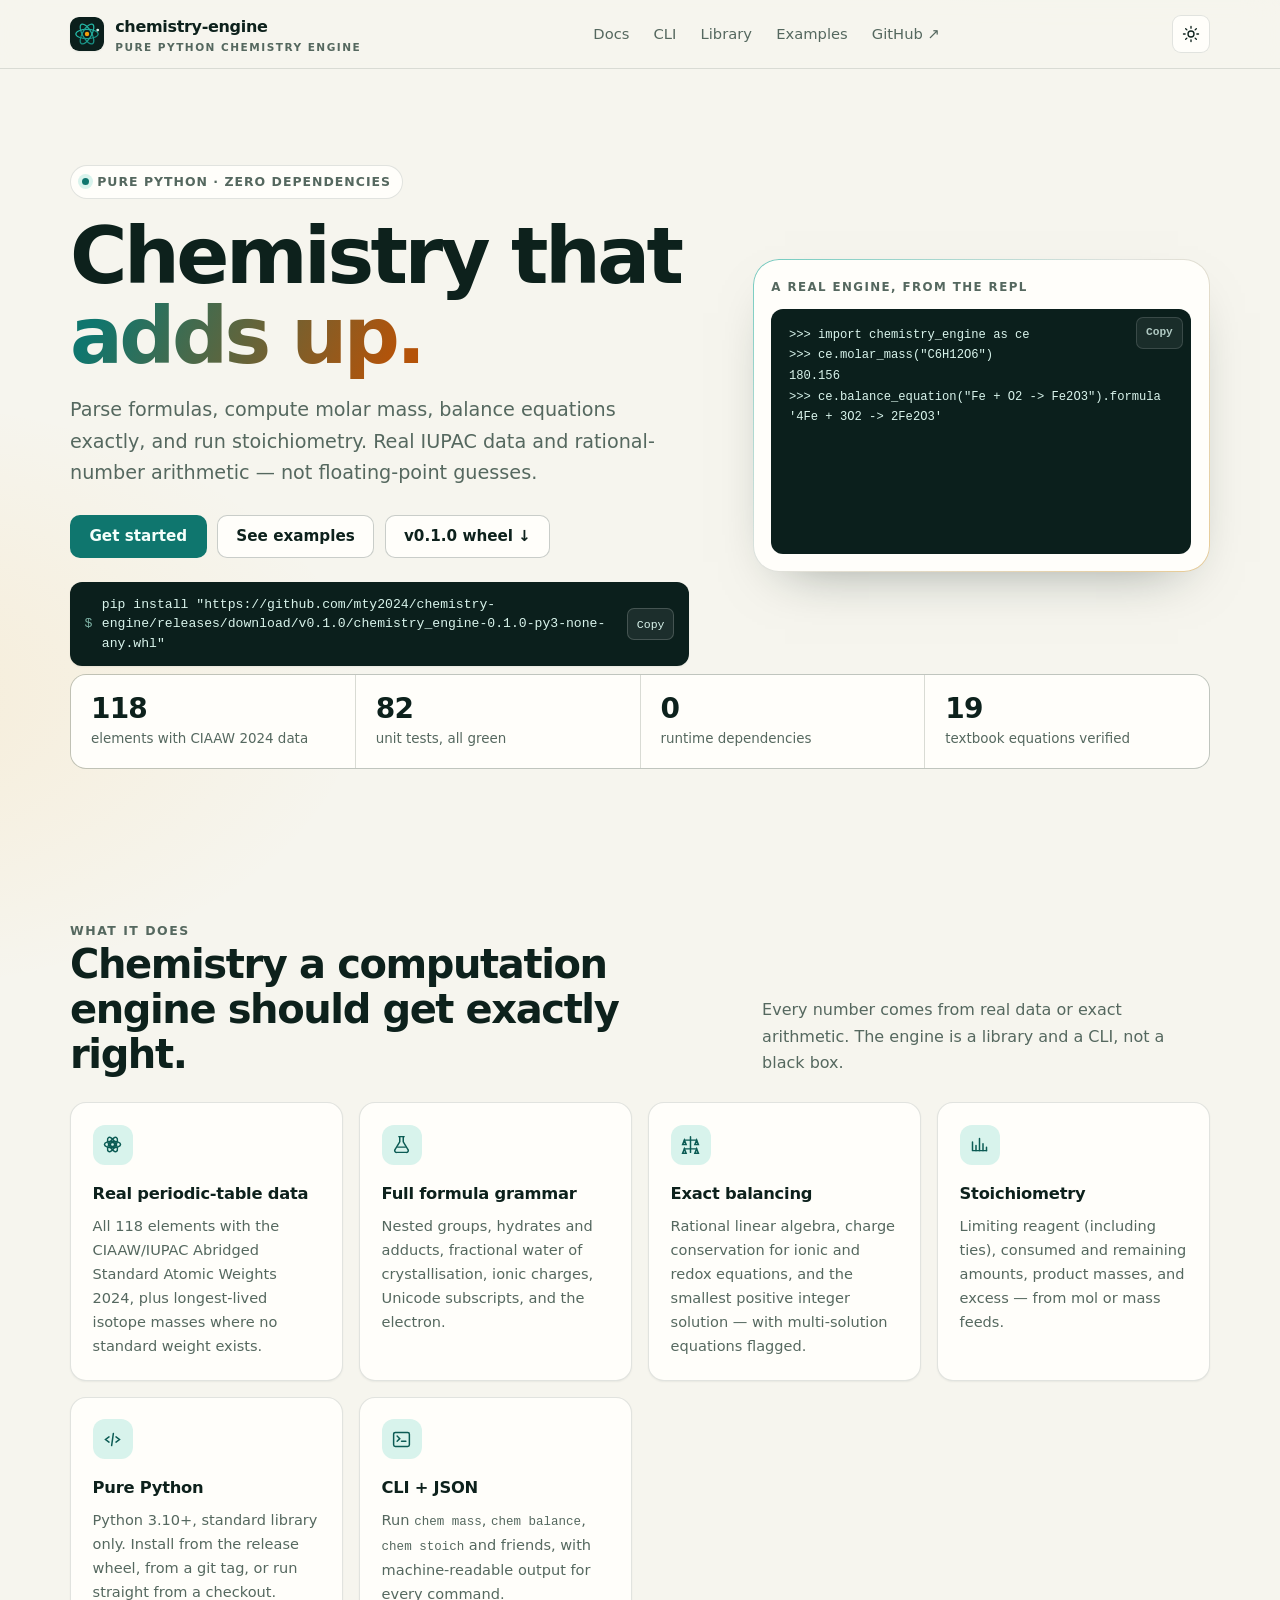
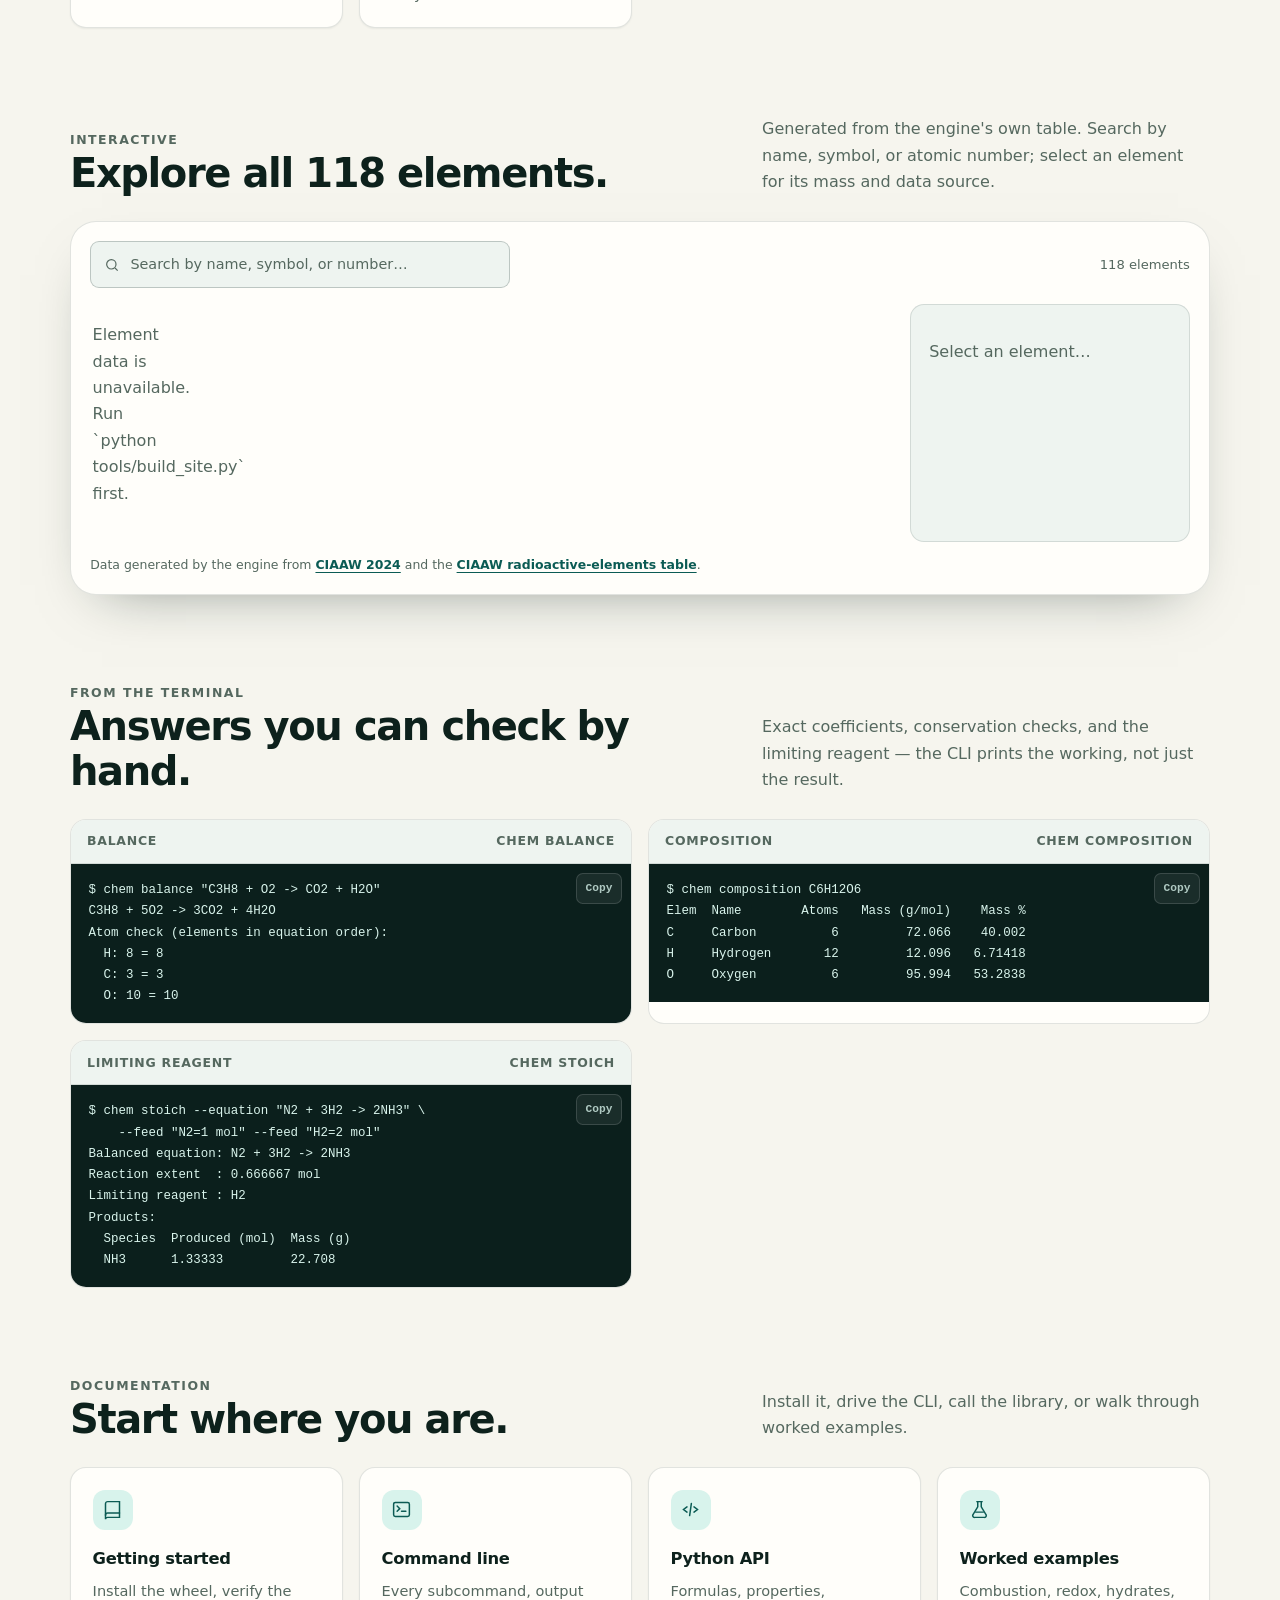
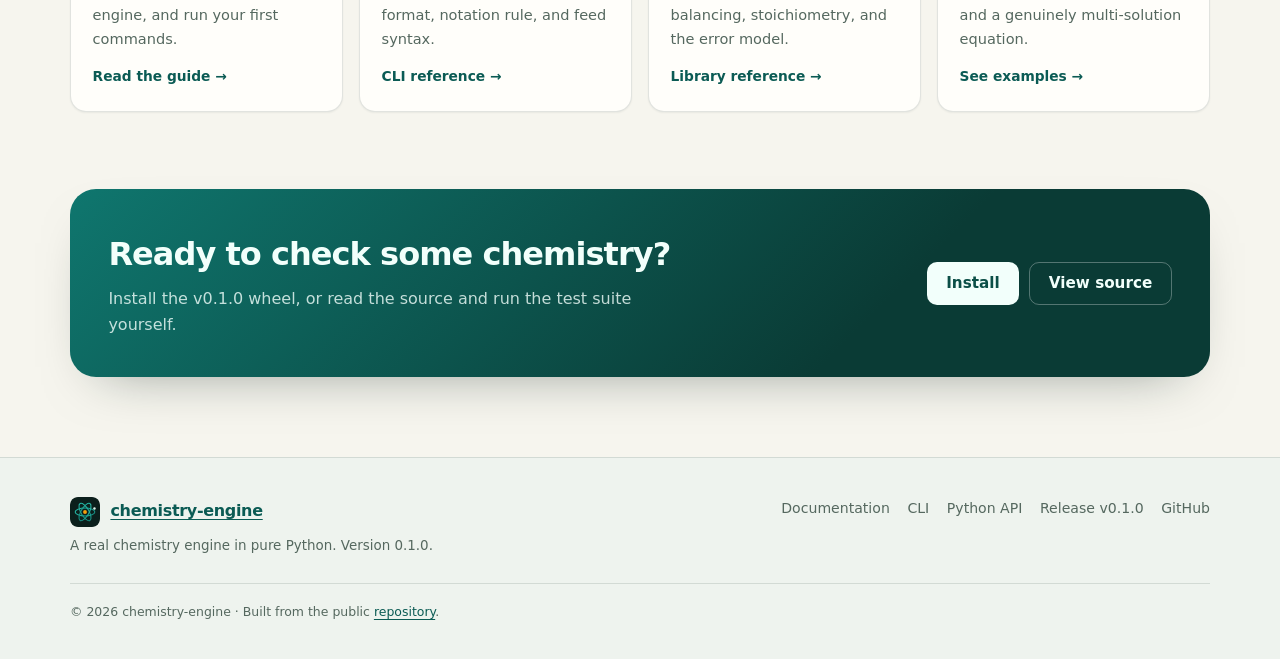
==== site/index.html @ 9624a985 "feat: add GitHub Pages documentation site - responsive landing page with interactive element explore" ====
<!doctype html>
<html lang="en">
<head>
  <meta charset="utf-8">
  <meta name="viewport" content="width=device-width, initial-scale=1">
  <title>chemistry-engine — a real chemistry engine in pure Python</title>
  <meta name="description" content="Parse formulas, compute molar mass, balance equations exactly, and run stoichiometry — a real chemistry engine with IUPAC data, exact rational arithmetic, and zero runtime dependencies.">
  <meta property="og:title" content="chemistry-engine">
  <meta property="og:description" content="A real chemistry engine in pure Python: formulas, molar mass, exact balancing, stoichiometry.">
  <meta property="og:type" content="website">
  <meta property="og:url" content="https://mty2024.github.io/chemistry-engine/">
  <link rel="icon" href="assets/logo.svg" type="image/svg+xml">
  <script>
    (function () {
      try {
        var stored = localStorage.getItem("chemistry-engine-theme");
        var dark = window.matchMedia("(prefers-color-scheme: dark)").matches;
        document.documentElement.dataset.theme = stored || (dark ? "dark" : "light");
      } catch (error) {}
    })();
  </script>
  <link rel="stylesheet" href="assets/styles.css">
  <script defer src="assets/site.js"></script>
</head>
<body>
  <a class="skip-link" href="#main">Skip to content</a>

  <header class="site-header">
    <div class="container">
      <a class="brand" href="index.html">
        <img src="assets/logo.svg" alt="" width="34" height="34">
        <span>chemistry-engine<small>pure python chemistry engine</small></span>
      </a>
      <nav class="nav" id="primary-nav" data-nav aria-label="Primary">
        <a href="docs/index.html">Docs</a>
        <a href="docs/cli.html">CLI</a>
        <a href="docs/library.html">Library</a>
        <a href="docs/examples.html">Examples</a>
        <a href="https://github.com/mty2024/chemistry-engine" rel="noopener">GitHub ↗</a>
      </nav>
      <div class="header-actions">
        <button class="icon-btn" type="button" data-theme-toggle aria-label="Switch theme" aria-pressed="false">
          <svg viewBox="0 0 24 24" fill="none" stroke="currentColor" stroke-width="1.8" stroke-linecap="round" aria-hidden="true">
            <circle cx="12" cy="12" r="4"></circle>
            <path d="M12 2v2.2M12 19.8V22M2 12h2.2M19.8 12H22M4.9 4.9l1.6 1.6M17.5 17.5l1.6 1.6M19.1 4.9l-1.6 1.6M6.5 17.5l-1.6 1.6"></path>
          </svg>
        </button>
        <button class="icon-btn menu-toggle" type="button" data-menu-toggle aria-expanded="false" aria-controls="primary-nav" aria-label="Open navigation">
          <svg viewBox="0 0 24 24" fill="none" stroke="currentColor" stroke-width="2" stroke-linecap="round" aria-hidden="true">
            <path d="M4 7h16M4 12h16M4 17h16"></path>
          </svg>
        </button>
      </div>
    </div>
  </header>

  <main id="main">
    <section class="hero">
      <div class="container">
        <div class="hero-grid">
          <div>
            <p class="eyebrow">Pure Python · zero dependencies</p>
            <h1>Chemistry that <span class="grad">adds up.</span></h1>
            <p class="lede">
              Parse formulas, compute molar mass, balance equations exactly, and run
              stoichiometry. Real IUPAC data and rational-number arithmetic — not
              floating-point guesses.
            </p>
            <div class="hero-actions">
              <a class="btn btn-primary" href="docs/index.html">Get started</a>
              <a class="btn btn-ghost" href="docs/examples.html">See examples</a>
              <a class="btn btn-ghost" href="https://github.com/mty2024/chemistry-engine/releases/tag/v0.1.0" rel="noopener">v0.1.0 wheel ↓</a>
            </div>
            <div class="install">
              <span class="prompt">$</span>
              <code id="install-command">pip install "https://github.com/mty2024/chemistry-engine/releases/download/v0.1.0/chemistry_engine-0.1.0-py3-none-any.whl"</code>
              <button class="copy-inline" type="button" data-copy-target="#install-command">Copy</button>
            </div>
          </div>
          <div class="hero-panel" aria-label="Example Python session">
            <p class="panel-label">A real engine, from the REPL</p>
            <pre><code>&gt;&gt;&gt; import chemistry_engine as ce
&gt;&gt;&gt; ce.molar_mass("C6H12O6")
180.156
&gt;&gt;&gt; ce.balance_equation("Fe + O2 -&gt; Fe2O3").formula
'4Fe + 3O2 -&gt; 2Fe2O3'</code></pre>
          </div>
        </div>

        <div class="stats" aria-label="Project facts">
          <div class="stat"><b>118</b><span>elements with CIAAW 2024 data</span></div>
          <div class="stat"><b>82</b><span>unit tests, all green</span></div>
          <div class="stat"><b>0</b><span>runtime dependencies</span></div>
          <div class="stat"><b>19</b><span>textbook equations verified</span></div>
        </div>
      </div>
    </section>

    <section class="section" id="features">
      <div class="container">
        <div class="section-head">
          <div>
            <p class="kicker">What it does</p>
            <h2>Chemistry a computation engine should get exactly right.</h2>
          </div>
          <p>
            Every number comes from real data or exact arithmetic. The engine is a
            library and a CLI, not a black box.
          </p>
        </div>
        <div class="cards">
          <article class="card">
            <span class="icon" aria-hidden="true">
              <svg viewBox="0 0 24 24" fill="none" stroke="currentColor" stroke-width="1.7"><circle cx="12" cy="12" r="2.4"></circle><ellipse cx="12" cy="12" rx="9.2" ry="3.8"></ellipse><ellipse cx="12" cy="12" rx="9.2" ry="3.8" transform="rotate(60 12 12)"></ellipse><ellipse cx="12" cy="12" rx="9.2" ry="3.8" transform="rotate(120 12 12)"></ellipse></svg>
            </span>
            <h3>Real periodic-table data</h3>
            <p>All 118 elements with the CIAAW/IUPAC Abridged Standard Atomic Weights 2024, plus longest-lived isotope masses where no standard weight exists.</p>
          </article>
          <article class="card">
            <span class="icon" aria-hidden="true">
              <svg viewBox="0 0 24 24" fill="none" stroke="currentColor" stroke-width="1.7" stroke-linecap="round"><path d="M9 3h6M10 3v6l-5.2 8.6A2 2 0 0 0 6.5 21h11a2 2 0 0 0 1.7-3.4L14 9V3"></path><path d="M7.8 15h8.4"></path></svg>
            </span>
            <h3>Full formula grammar</h3>
            <p>Nested groups, hydrates and adducts, fractional water of crystallisation, ionic charges, Unicode subscripts, and the electron.</p>
          </article>
          <article class="card">
            <span class="icon" aria-hidden="true">
              <svg viewBox="0 0 24 24" fill="none" stroke="currentColor" stroke-width="1.7" stroke-linecap="round"><path d="M12 3v18M5 7h14M5 17h14"></path><path d="M5 7l-2 5h4zM19 7l-2 5h4zM5 17l-2 5h4zM19 17l-2 5h4z"></path></svg>
            </span>
            <h3>Exact balancing</h3>
            <p>Rational linear algebra, charge conservation for ionic and redox equations, and the smallest positive integer solution — with multi-solution equations flagged.</p>
          </article>
          <article class="card">
            <span class="icon" aria-hidden="true">
              <svg viewBox="0 0 24 24" fill="none" stroke="currentColor" stroke-width="1.7" stroke-linecap="round"><path d="M4 19V9M4 19h16"></path><path d="M8 19v-6M12 19V5M16 19v-8M20 19v-4"></path></svg>
            </span>
            <h3>Stoichiometry</h3>
            <p>Limiting reagent (including ties), consumed and remaining amounts, product masses, and excess — from mol or mass feeds.</p>
          </article>
          <article class="card">
            <span class="icon" aria-hidden="true">
              <svg viewBox="0 0 24 24" fill="none" stroke="currentColor" stroke-width="1.7" stroke-linecap="round"><path d="M8 9l-4 3 4 3M16 9l4 3-4 3M13 5l-2 14"></path></svg>
            </span>
            <h3>Pure Python</h3>
            <p>Python 3.10+, standard library only. Install from the release wheel, from a git tag, or run straight from a checkout.</p>
          </article>
          <article class="card">
            <span class="icon" aria-hidden="true">
              <svg viewBox="0 0 24 24" fill="none" stroke="currentColor" stroke-width="1.7" stroke-linecap="round"><rect x="3" y="4" width="18" height="16" rx="2"></rect><path d="M7 8l3 3-3 3M12 14h5"></path></svg>
            </span>
            <h3>CLI + JSON</h3>
            <p>Run <code>chem mass</code>, <code>chem balance</code>, <code>chem stoich</code> and friends, with machine-readable output for every command.</p>
          </article>
        </div>
      </div>
    </section>

    <section class="section" id="elements">
      <div class="container">
        <div class="section-head">
          <div>
            <p class="kicker">Interactive</p>
            <h2>Explore all 118 elements.</h2>
          </div>
          <p>
            Generated from the engine's own table. Search by name, symbol, or atomic
            number; select an element for its mass and data source.
          </p>
        </div>
        <div class="explorer" data-explorer>
          <div class="explorer-toolbar">
            <label class="search">
              <span class="sr-only">Search elements</span>
              <svg viewBox="0 0 24 24" fill="none" stroke="currentColor" stroke-width="1.8" aria-hidden="true"><circle cx="11" cy="11" r="7"></circle><path d="m16.5 16.5 4 4"></path></svg>
              <input type="search" placeholder="Search by name, symbol, or number…" data-element-search autocomplete="off">
            </label>
            <p class="explorer-count" data-element-count>118 elements</p>
          </div>
          <div class="explorer-body">
            <div class="element-grid" data-elements aria-label="Periodic table elements"></div>
            <aside class="element-detail" data-element-detail aria-live="polite">
              <p class="muted">Select an element…</p>
            </aside>
          </div>
          <p class="explorer-note">
            Data generated by the engine from
            <a href="https://www.ciaaw.org/abridged-atomic-weights.htm" rel="noopener">CIAAW 2024</a>
            and the
            <a href="https://www.ciaaw.org/radioactive-elements.htm" rel="noopener">CIAAW radioactive-elements table</a>.
          </p>
        </div>
      </div>
    </section>

    <section class="section" id="examples-preview">
      <div class="container">
        <div class="section-head">
          <div>
            <p class="kicker">From the terminal</p>
            <h2>Answers you can check by hand.</h2>
          </div>
          <p>
            Exact coefficients, conservation checks, and the limiting reagent — the
            CLI prints the working, not just the result.
          </p>
        </div>
        <div class="code-grid">
          <div class="code-card">
            <header><span>Balance</span><span>chem balance</span></header>
            <pre><code>$ chem balance "C3H8 + O2 -&gt; CO2 + H2O"
C3H8 + 5O2 -&gt; 3CO2 + 4H2O
Atom check (elements in equation order):
  H: 8 = 8
  C: 3 = 3
  O: 10 = 10</code></pre>
          </div>
          <div class="code-card">
            <header><span>Composition</span><span>chem composition</span></header>
            <pre><code>$ chem composition C6H12O6
Elem  Name        Atoms   Mass (g/mol)    Mass %
C     Carbon          6         72.066    40.002
H     Hydrogen       12         12.096   6.71418
O     Oxygen          6         95.994   53.2838</code></pre>
          </div>
          <div class="code-card">
            <header><span>Limiting reagent</span><span>chem stoich</span></header>
            <pre><code>$ chem stoich --equation "N2 + 3H2 -&gt; 2NH3" \
    --feed "N2=1 mol" --feed "H2=2 mol"
Balanced equation: N2 + 3H2 -&gt; 2NH3
Reaction extent  : 0.666667 mol
Limiting reagent : H2
Products:
  Species  Produced (mol)  Mass (g)
  NH3      1.33333         22.708</code></pre>
          </div>
        </div>
      </div>
    </section>

    <section class="section" id="docs">
      <div class="container">
        <div class="section-head">
          <div>
            <p class="kicker">Documentation</p>
            <h2>Start where you are.</h2>
          </div>
          <p>Install it, drive the CLI, call the library, or walk through worked examples.</p>
        </div>
        <div class="cards">
          <a class="card card-link" href="docs/index.html">
            <span class="icon" aria-hidden="true"><svg viewBox="0 0 24 24" fill="none" stroke="currentColor" stroke-width="1.7" stroke-linecap="round"><path d="M4 5.5A2.5 2.5 0 0 1 6.5 3H20v18H6.5A2.5 2.5 0 0 0 4 23V5.5z"></path><path d="M4 18.5A2.5 2.5 0 0 1 6.5 16H20"></path></svg></span>
            <h3>Getting started</h3>
            <p>Install the wheel, verify the engine, and run your first commands.</p>
            <span class="card-more">Read the guide →</span>
          </a>
          <a class="card card-link" href="docs/cli.html">
            <span class="icon" aria-hidden="true"><svg viewBox="0 0 24 24" fill="none" stroke="currentColor" stroke-width="1.7" stroke-linecap="round"><rect x="3" y="4" width="18" height="16" rx="2"></rect><path d="M7 8l3 3-3 3M12 14h5"></path></svg></span>
            <h3>Command line</h3>
            <p>Every subcommand, output format, notation rule, and feed syntax.</p>
            <span class="card-more">CLI reference →</span>
          </a>
          <a class="card card-link" href="docs/library.html">
            <span class="icon" aria-hidden="true"><svg viewBox="0 0 24 24" fill="none" stroke="currentColor" stroke-width="1.7" stroke-linecap="round"><path d="M8 9l-4 3 4 3M16 9l4 3-4 3M13 5l-2 14"></path></svg></span>
            <h3>Python API</h3>
            <p>Formulas, properties, balancing, stoichiometry, and the error model.</p>
            <span class="card-more">Library reference →</span>
          </a>
          <a class="card card-link" href="docs/examples.html">
            <span class="icon" aria-hidden="true"><svg viewBox="0 0 24 24" fill="none" stroke="currentColor" stroke-width="1.7" stroke-linecap="round"><path d="M9 3h6M10 3v6l-5.2 8.6A2 2 0 0 0 6.5 21h11a2 2 0 0 0 1.7-3.4L14 9V3"></path><path d="M7.8 15h8.4"></path></svg></span>
            <h3>Worked examples</h3>
            <p>Combustion, redox, hydrates, and a genuinely multi-solution equation.</p>
            <span class="card-more">See examples →</span>
          </a>
        </div>

        <div class="cta">
          <div>
            <h2>Ready to check some chemistry?</h2>
            <p>Install the v0.1.0 wheel, or read the source and run the test suite yourself.</p>
          </div>
          <div class="hero-actions" style="margin-top:0">
            <a class="btn btn-primary" href="docs/index.html">Install</a>
            <a class="btn btn-ghost" href="https://github.com/mty2024/chemistry-engine" rel="noopener">View source</a>
          </div>
        </div>
      </div>
    </section>
  </main>

  <footer class="site-footer">
    <div class="container">
      <div class="footer-grid">
        <div>
          <a class="footer-brand" href="index.html">
            <img src="assets/logo.svg" alt="" width="30" height="30">
            <span>chemistry-engine</span>
          </a>
          <p class="footer-meta">A real chemistry engine in pure Python. Version 0.1.0.</p>
        </div>
        <ul class="footer-links">
          <li><a href="docs/index.html">Documentation</a></li>
          <li><a href="docs/cli.html">CLI</a></li>
          <li><a href="docs/library.html">Python API</a></li>
          <li><a href="https://github.com/mty2024/chemistry-engine/releases/tag/v0.1.0" rel="noopener">Release v0.1.0</a></li>
          <li><a href="https://github.com/mty2024/chemistry-engine" rel="noopener">GitHub</a></li>
        </ul>
      </div>
      <div class="footer-bottom">
        © <span data-year>2026</span> chemistry-engine · Built from the public
        <a href="https://github.com/mty2024/chemistry-engine" rel="noopener">repository</a>.
      </div>
    </div>
  </footer>
</body>
</html>
---- site/assets/styles.css ----
/* chemistry-engine — project site styles (no external assets or fonts) */

:root {
  color-scheme: light;
  --bg: #f6f5ee;
  --bg-soft: #eef3ee;
  --surface: #fffefa;
  --surface-2: #eef4f0;
  --surface-3: #e4eee8;
  --ink: #0d211c;
  --ink-soft: #273f37;
  --muted: #55685f;
  --line: rgba(13, 33, 28, 0.12);
  --line-strong: rgba(13, 33, 28, 0.22);
  --brand: #0f766e;
  --brand-strong: #0b5b54;
  --brand-soft: #d8f3ec;
  --accent: #b45309;
  --accent-soft: #fdf0cf;
  --code-bg: #0b1f1c;
  --code-ink: #d9f4ec;
  --code-muted: #7fb3a6;
  --shadow-sm: 0 1px 2px rgba(13, 33, 28, 0.06);
  --shadow: 0 22px 55px -32px rgba(13, 33, 28, 0.5);
  --radius-sm: 10px;
  --radius: 16px;
  --radius-lg: 26px;
  --max: 1140px;
  --font-sans: "Segoe UI", system-ui, -apple-system, BlinkMacSystemFont, "Helvetica Neue", Arial, sans-serif;
  --font-mono: "Cascadia Code", ui-monospace, SFMono-Regular, Consolas, "Liberation Mono", monospace;
}

[data-theme="dark"] {
  color-scheme: dark;
  --bg: #071310;
  --bg-soft: #0a1a16;
  --surface: #0d211c;
  --surface-2: #112a24;
  --surface-3: #17352d;
  --ink: #e9f6f1;
  --ink-soft: #c3d9d1;
  --muted: #96b0a7;
  --line: rgba(210, 240, 231, 0.13);
  --line-strong: rgba(210, 240, 231, 0.24);
  --brand: #2dd4bf;
  --brand-strong: #5eead4;
  --brand-soft: #103d36;
  --accent: #fbbf24;
  --accent-soft: #37290a;
  --code-bg: #030e0b;
  --code-ink: #c9f5e8;
  --code-muted: #6fa99a;
  --shadow-sm: 0 1px 2px rgba(0, 0, 0, 0.4);
  --shadow: 0 24px 60px -30px rgba(0, 0, 0, 0.85);
}

*,
*::before,
*::after {
  box-sizing: border-box;
}

html {
  scroll-behavior: smooth;
}

@media (prefers-reduced-motion: reduce) {
  html {
    scroll-behavior: auto;
  }
  *,
  *::before,
  *::after {
    animation-duration: 0.001ms !important;
    transition-duration: 0.001ms !important;
  }
}

body {
  margin: 0;
  font-family: var(--font-sans);
  font-size: 16px;
  line-height: 1.65;
  color: var(--ink);
  background:
    radial-gradient(1100px 560px at 88% -8%, rgba(20, 184, 166, 0.14), transparent 62%),
    radial-gradient(900px 520px at -12% 18%, rgba(245, 158, 11, 0.1), transparent 58%),
    var(--bg);
  -webkit-font-smoothing: antialiased;
  text-rendering: optimizeLegibility;
}

img,
svg {
  display: block;
  max-width: 100%;
}

a {
  color: var(--brand-strong);
  text-decoration-thickness: 1px;
  text-underline-offset: 3px;
}

[data-theme="dark"] a {
  color: var(--brand);
}

a:hover {
  text-decoration-thickness: 2px;
}

button {
  font: inherit;
}

::selection {
  background: var(--brand-soft);
  color: var(--ink);
}

:focus-visible {
  outline: 3px solid var(--brand);
  outline-offset: 3px;
  border-radius: 4px;
}

.sr-only {
  position: absolute;
  width: 1px;
  height: 1px;
  padding: 0;
  margin: -1px;
  overflow: hidden;
  clip: rect(0, 0, 0, 0);
  white-space: nowrap;
  border: 0;
}

.skip-link {
  position: absolute;
  top: -100%;
  left: 1rem;
  z-index: 100;
  padding: 0.7rem 1rem;
  background: var(--ink);
  color: var(--bg);
  border-radius: 0 0 10px 10px;
  font-weight: 600;
}

.skip-link:focus {
  top: 0;
}

.container {
  width: min(calc(100% - 2.5rem), var(--max));
  margin-inline: auto;
}

.muted {
  color: var(--muted);
}

/* ---------- header ---------- */
.site-header {
  position: sticky;
  top: 0;
  z-index: 50;
  background: color-mix(in srgb, var(--bg) 84%, transparent);
  border-bottom: 1px solid var(--line);
  backdrop-filter: blur(16px);
  -webkit-backdrop-filter: blur(16px);
}

.site-header .container {
  display: flex;
  align-items: center;
  justify-content: space-between;
  gap: 1rem;
  min-height: 68px;
}

.brand {
  display: inline-flex;
  align-items: center;
  gap: 0.7rem;
  color: var(--ink);
  text-decoration: none;
  font-weight: 700;
  letter-spacing: -0.02em;
  white-space: nowrap;
}

.brand img {
  width: 34px;
  height: 34px;
  border-radius: 9px;
  box-shadow: var(--shadow-sm);
}

.brand small {
  display: block;
  font-size: 0.66rem;
  font-weight: 600;
  letter-spacing: 0.14em;
  text-transform: uppercase;
  color: var(--muted);
  line-height: 1.2;
}

.nav {
  display: flex;
  align-items: center;
  gap: 0.15rem;
}

.nav a {
  padding: 0.48rem 0.68rem;
  border-radius: 8px;
  color: var(--muted);
  text-decoration: none;
  font-size: 0.92rem;
  font-weight: 500;
}

.nav a:hover {
  color: var(--ink);
  background: var(--surface-2);
}

.nav a[aria-current="page"] {
  color: var(--brand-strong);
  background: var(--brand-soft);
}

[data-theme="dark"] .nav a[aria-current="page"] {
  color: var(--brand-strong);
}

.header-actions {
  display: flex;
  align-items: center;
  gap: 0.35rem;
}

.icon-btn {
  display: inline-grid;
  place-items: center;
  width: 38px;
  height: 38px;
  border: 1px solid var(--line);
  border-radius: 9px;
  background: var(--surface);
  color: var(--ink);
  cursor: pointer;
  transition: border-color 0.15s ease, background 0.15s ease;
}

.icon-btn:hover {
  border-color: var(--brand);
  background: var(--surface-2);
}

.icon-btn svg {
  width: 18px;
  height: 18px;
}

.menu-toggle {
  display: none;
}

@media (max-width: 860px) {
  .nav {
    display: none;
  }
  .menu-toggle {
    display: inline-grid;
  }
  .nav.is-open {
    display: flex;
    position: absolute;
    top: 68px;
    left: 0;
    right: 0;
    flex-direction: column;
    align-items: stretch;
    gap: 0.15rem;
    padding: 0.7rem 1.25rem 1rem;
    background: var(--surface);
    border-bottom: 1px solid var(--line);
    box-shadow: var(--shadow);
  }
  .nav.is-open a {
    padding: 0.7rem 0.8rem;
  }
}

/* ---------- buttons ---------- */
.btn {
  display: inline-flex;
  align-items: center;
  justify-content: center;
  gap: 0.5rem;
  padding: 0.72rem 1.15rem;
  border: 1px solid transparent;
  border-radius: 10px;
  font-size: 0.95rem;
  font-weight: 600;
  line-height: 1.2;
  text-decoration: none;
  cursor: pointer;
  transition: background 0.15s ease, border-color 0.15s ease, color 0.15s ease, transform 0.15s ease;
}

.btn:active {
  transform: translateY(1px);
}

.btn-primary {
  background: var(--brand);
  color: #f4fffb;
}

.btn-primary:hover {
  background: var(--brand-strong);
  text-decoration: none;
}

[data-theme="dark"] .btn-primary {
  color: #032521;
}

.btn-ghost {
  background: var(--surface);
  border-color: var(--line-strong);
  color: var(--ink);
}

.btn-ghost:hover {
  border-color: var(--brand);
  color: var(--brand-strong);
  text-decoration: none;
}

.btn-small {
  padding: 0.45rem 0.7rem;
  font-size: 0.82rem;
  border-radius: 8px;
}

/* ---------- hero ---------- */
.hero {
  padding: clamp(3rem, 8vw, 6rem) 0 clamp(2.5rem, 6vw, 4rem);
}

.hero-grid {
  display: grid;
  grid-template-columns: minmax(0, 1.15fr) minmax(300px, 0.85fr);
  gap: clamp(2rem, 5vw, 4.5rem);
  align-items: center;
}

.eyebrow {
  display: inline-flex;
  align-items: center;
  gap: 0.5rem;
  margin: 0 0 1.1rem;
  padding: 0.35rem 0.7rem;
  border: 1px solid var(--line);
  border-radius: 999px;
  background: var(--surface);
  color: var(--muted);
  font-size: 0.78rem;
  font-weight: 600;
  letter-spacing: 0.08em;
  text-transform: uppercase;
}

.eyebrow::before {
  content: "";
  width: 7px;
  height: 7px;
  border-radius: 50%;
  background: var(--brand);
  box-shadow: 0 0 0 4px var(--brand-soft);
}

.hero h1 {
  margin: 0 0 1.1rem;
  max-width: 15ch;
  font-size: clamp(2.7rem, 6.4vw, 4.9rem);
  line-height: 1.02;
  letter-spacing: -0.045em;
  font-weight: 750;
}

.hero h1 .grad {
  background: linear-gradient(115deg, var(--brand) 10%, var(--accent) 90%);
  -webkit-background-clip: text;
  background-clip: text;
  color: transparent;
}

.lede {
  margin: 0;
  max-width: 56ch;
  font-size: clamp(1.02rem, 1.8vw, 1.2rem);
  color: var(--muted);
}

.hero-actions {
  display: flex;
  flex-wrap: wrap;
  gap: 0.65rem;
  margin-top: 1.6rem;
}

.install {
  display: flex;
  flex-wrap: wrap;
  align-items: center;
  gap: 0.6rem;
  margin-top: 1.5rem;
  padding: 0.8rem 0.9rem;
  max-width: 680px;
  border-radius: 12px;
  background: var(--code-bg);
  color: var(--code-ink);
  font-family: var(--font-mono);
  font-size: 0.82rem;
  overflow-x: auto;
  box-shadow: var(--shadow-sm);
}

.install .prompt {
  color: var(--code-muted);
  user-select: none;
}

.install code {
  flex: 1 1 260px;
  min-width: 0;
  background: none;
  padding: 0;
  white-space: normal;
  overflow-wrap: anywhere;
  line-height: 1.5;
}

.install .copy-inline {
  flex: none;
  margin-left: auto;
  padding: 0.35rem 0.55rem;
  border: 1px solid rgba(255, 255, 255, 0.18);
  border-radius: 7px;
  background: rgba(255, 255, 255, 0.07);
  color: var(--code-ink);
  font-size: 0.72rem;
  cursor: pointer;
}

.install .copy-inline:hover {
  background: rgba(255, 255, 255, 0.14);
}

.hero-panel {
  position: relative;
  padding: 1.1rem;
  border: 1px solid var(--line);
  border-radius: var(--radius-lg);
  background: var(--surface);
  box-shadow: var(--shadow);
}

.hero-panel::before {
  content: "";
  position: absolute;
  inset: -1px;
  border-radius: inherit;
  padding: 1px;
  background: linear-gradient(140deg, rgba(20, 184, 166, 0.55), transparent 45%, rgba(245, 158, 11, 0.35));
  -webkit-mask: linear-gradient(#000 0 0) content-box, linear-gradient(#000 0 0);
  -webkit-mask-composite: xor;
  mask-composite: exclude;
  pointer-events: none;
}

.hero-panel .panel-label {
  margin: 0 0 0.7rem;
  color: var(--muted);
  font-size: 0.74rem;
  font-weight: 600;
  letter-spacing: 0.12em;
  text-transform: uppercase;
}

.hero-panel pre {
  margin: 0;
  min-height: 245px;
  font-size: 0.76rem;
}

/* ---------- stats ---------- */
.stats {
  display: grid;
  grid-template-columns: repeat(4, minmax(0, 1fr));
  gap: 1px;
  margin: 0.5rem 0 0;
  border: 1px solid var(--line);
  border-radius: var(--radius);
  background: var(--line);
  overflow: hidden;
}

.stat {
  padding: 1.15rem 1.25rem;
  background: var(--surface);
}

.stat b {
  display: block;
  font-size: 1.75rem;
  line-height: 1.1;
  letter-spacing: -0.03em;
}

.stat span {
  display: block;
  margin-top: 0.2rem;
  color: var(--muted);
  font-size: 0.84rem;
}

/* ---------- sections ---------- */
.section {
  padding: clamp(3rem, 7vw, 5.5rem) 0 0;
}

.section-head {
  display: flex;
  align-items: end;
  justify-content: space-between;
  gap: 2rem;
  margin-bottom: 1.6rem;
}

.kicker {
  margin: 0 0 0.5rem;
  color: var(--brand-strong);
  font-size: 0.78rem;
  font-weight: 700;
  letter-spacing: 0.12em;
  text-transform: uppercase;
}

[data-theme="dark"] .kicker {
  color: var(--brand);
}

.section-head h2 {
  margin: 0;
  max-width: 22ch;
  font-size: clamp(1.7rem, 3.6vw, 2.5rem);
  line-height: 1.12;
  letter-spacing: -0.035em;
}

.section-head p {
  max-width: 44ch;
  margin: 0;
  color: var(--muted);
}

.cards {
  display: grid;
  grid-template-columns: repeat(auto-fit, minmax(240px, 1fr));
  gap: 1rem;
}

.card {
  padding: 1.35rem;
  border: 1px solid var(--line);
  border-radius: var(--radius);
  background: var(--surface);
  box-shadow: var(--shadow-sm);
  transition: transform 0.18s ease, border-color 0.18s ease, box-shadow 0.18s ease;
}

.card:hover {
  transform: translateY(-2px);
  border-color: var(--line-strong);
  box-shadow: var(--shadow);
}

.card .icon {
  display: grid;
  place-items: center;
  width: 40px;
  height: 40px;
  margin-bottom: 1rem;
  border-radius: 12px;
  background: var(--brand-soft);
  color: var(--brand-strong);
}

[data-theme="dark"] .card .icon {
  color: var(--brand-strong);
}

.card .icon svg {
  width: 21px;
  height: 21px;
}

.card h3 {
  margin: 0 0 0.4rem;
  font-size: 1.02rem;
  letter-spacing: -0.015em;
}

.card p {
  margin: 0;
  color: var(--muted);
  font-size: 0.91rem;
}

.card code {
  font-size: 0.86em;
}

.card-link {
  display: block;
  color: inherit;
  text-decoration: none;
}

.card-link:hover {
  text-decoration: none;
}

.card-link .card-more {
  display: inline-flex;
  gap: 0.35rem;
  margin-top: 0.9rem;
  color: var(--brand-strong);
  font-size: 0.86rem;
  font-weight: 600;
}

[data-theme="dark"] .card-link .card-more {
  color: var(--brand);
}

/* ---------- code ---------- */
pre {
  position: relative;
  margin: 0;
  padding: 1rem 1.1rem;
  padding-right: 4.7rem;
  border-radius: 12px;
  background: var(--code-bg);
  color: var(--code-ink);
  font-family: var(--font-mono);
  font-size: 0.82rem;
  line-height: 1.7;
  overflow-x: auto;
  tab-size: 2;
}

pre code {
  background: none;
  padding: 0;
  color: inherit;
  font-family: inherit;
  font-size: inherit;
}

.copy {
  position: absolute;
  top: 0.55rem;
  right: 0.55rem;
  padding: 0.32rem 0.55rem;
  border: 1px solid rgba(255, 255, 255, 0.18);
  border-radius: 7px;
  background: rgba(255, 255, 255, 0.08);
  color: var(--code-ink);
  font-size: 0.7rem;
  font-weight: 600;
  cursor: pointer;
  opacity: 0.8;
  transition: opacity 0.15s ease, background 0.15s ease;
}

.copy:hover {
  opacity: 1;
  background: rgba(255, 255, 255, 0.16);
}

.code-card {
  overflow: hidden;
  border: 1px solid var(--line);
  border-radius: var(--radius);
  background: var(--surface);
}

.code-card header {
  display: flex;
  align-items: center;
  justify-content: space-between;
  gap: 1rem;
  padding: 0.7rem 1rem;
  border-bottom: 1px solid var(--line);
  background: var(--surface-2);
  font-size: 0.78rem;
  font-weight: 600;
  letter-spacing: 0.06em;
  text-transform: uppercase;
  color: var(--muted);
}

.code-card pre {
  border-radius: 0;
  font-size: 0.78rem;
}

.code-grid {
  display: grid;
  grid-template-columns: repeat(auto-fit, minmax(420px, 1fr));
  gap: 1rem;
}

/* ---------- element explorer ---------- */
.explorer {
  padding: 1.2rem;
  border: 1px solid var(--line);
  border-radius: var(--radius-lg);
  background: var(--surface);
  box-shadow: var(--shadow);
}

.explorer-toolbar {
  display: flex;
  flex-wrap: wrap;
  align-items: center;
  justify-content: space-between;
  gap: 0.8rem;
  margin-bottom: 1rem;
}

.search {
  position: relative;
  flex: 1 1 280px;
  max-width: 420px;
}

.search svg {
  position: absolute;
  top: 50%;
  left: 0.85rem;
  width: 16px;
  height: 16px;
  transform: translateY(-50%);
  color: var(--muted);
  pointer-events: none;
}

.search input {
  width: 100%;
  padding: 0.65rem 0.85rem 0.65rem 2.45rem;
  border: 1px solid var(--line-strong);
  border-radius: 9px;
  background: var(--surface-2);
  color: var(--ink);
  font: inherit;
  font-size: 0.9rem;
}

.search input::placeholder {
  color: var(--muted);
}

.explorer-count {
  margin: 0;
  color: var(--muted);
  font-size: 0.82rem;
  font-variant-numeric: tabular-nums;
}

.explorer-body {
  display: grid;
  grid-template-columns: minmax(0, 1fr) 280px;
  gap: 1rem;
  align-items: start;
}

.element-grid {
  display: grid;
  grid-template-columns: repeat(auto-fill, minmax(92px, 1fr));
  gap: 0.45rem;
  max-height: 470px;
  padding: 0.15rem;
  overflow-y: auto;
}

.element-card {
  appearance: none;
  display: flex;
  flex-direction: column;
  gap: 0.05rem;
  padding: 0.55rem 0.6rem;
  border: 1px solid var(--line);
  border-radius: 9px;
  background: var(--surface-2);
  color: var(--ink);
  text-align: left;
  cursor: pointer;
  transition: border-color 0.12s ease, background 0.12s ease, transform 0.12s ease;
}

.element-card:hover {
  border-color: var(--brand);
  transform: translateY(-1px);
}

.element-card[aria-pressed="true"] {
  border-color: var(--brand);
  background: var(--brand);
  color: #f4fffb;
}

.element-card .sym {
  font-size: 1.02rem;
  font-weight: 700;
  line-height: 1.25;
}

.element-card .z {
  color: var(--muted);
  font-size: 0.66rem;
  line-height: 1.2;
}

.element-card .mass {
  font-size: 0.67rem;
  font-variant-numeric: tabular-nums;
  line-height: 1.25;
}

.element-card[aria-pressed="true"] .z,
.element-card[aria-pressed="true"] .mass {
  color: rgba(244, 255, 251, 0.8);
}

[data-theme="dark"] .element-card[aria-pressed="true"] {
  color: #04231f;
}

[data-theme="dark"] .element-card[aria-pressed="true"] .z,
[data-theme="dark"] .element-card[aria-pressed="true"] .mass {
  color: rgba(4, 35, 31, 0.72);
}

.element-detail {
  position: sticky;
  top: 88px;
  min-height: 238px;
  padding: 1.15rem;
  border: 1px solid var(--line);
  border-radius: 14px;
  background: var(--surface-2);
}

.element-detail .detail-z {
  color: var(--muted);
  font-size: 0.78rem;
  letter-spacing: 0.08em;
  text-transform: uppercase;
}

.element-detail .detail-symbol {
  margin: 0.1rem 0 0.2rem;
  font-size: 2.6rem;
  font-weight: 750;
  line-height: 1;
  letter-spacing: -0.04em;
  color: var(--brand-strong);
}

[data-theme="dark"] .element-detail .detail-symbol {
  color: var(--brand);
}

.element-detail .detail-name {
  margin: 0 0 0.9rem;
  font-size: 1.02rem;
  font-weight: 650;
}

.element-detail dl {
  display: grid;
  grid-template-columns: auto 1fr;
  gap: 0.25rem 1rem;
  margin: 0;
  font-size: 0.83rem;
}

.element-detail dt {
  color: var(--muted);
}

.element-detail dd {
  margin: 0;
  font-variant-numeric: tabular-nums;
}

.explorer-note {
  margin: 0.8rem 0 0;
  color: var(--muted);
  font-size: 0.78rem;
}

.explorer-note a {
  font-weight: 600;
}

/* ---------- docs ---------- */
.docs-hero {
  padding: clamp(2.2rem, 5vw, 3.6rem) 0 1.6rem;
}

.breadcrumb {
  display: flex;
  flex-wrap: wrap;
  gap: 0.45rem;
  margin: 0 0 0.9rem;
  padding: 0;
  list-style: none;
  color: var(--muted);
  font-size: 0.82rem;
}

.breadcrumb a {
  color: var(--muted);
  text-decoration: none;
}

.breadcrumb a:hover {
  color: var(--brand-strong);
}

.breadcrumb li::after {
  content: "/";
  margin-left: 0.45rem;
  color: var(--line-strong);
}

.breadcrumb li:last-child::after {
  content: "";
}

.docs-hero h1 {
  margin: 0 0 0.6rem;
  font-size: clamp(2rem, 4.5vw, 3rem);
  line-height: 1.1;
  letter-spacing: -0.04em;
}

.docs-hero p {
  max-width: 62ch;
  margin: 0;
  color: var(--muted);
  font-size: 1.02rem;
}

.docs-layout {
  display: grid;
  grid-template-columns: 232px minmax(0, 1fr);
  gap: clamp(2rem, 5vw, 4rem);
  padding-bottom: clamp(3rem, 6vw, 5rem);
}

.docs-sidebar {
  position: sticky;
  top: 90px;
  align-self: start;
}

.sidebar-title {
  margin: 0 0 0.55rem;
  color: var(--muted);
  font-size: 0.72rem;
  font-weight: 700;
  letter-spacing: 0.12em;
  text-transform: uppercase;
}

.docs-sidebar nav {
  display: flex;
  flex-direction: column;
  gap: 0.12rem;
}

.docs-sidebar a {
  padding: 0.5rem 0.65rem;
  border-radius: 8px;
  color: var(--muted);
  text-decoration: none;
  font-size: 0.9rem;
  font-weight: 500;
}

.docs-sidebar a:hover {
  color: var(--ink);
  background: var(--surface-2);
}

.docs-sidebar a[aria-current="page"] {
  color: var(--brand-strong);
  background: var(--brand-soft);
}

.docs-sidebar .sidebar-sep {
  margin: 0.9rem 0 0.4rem;
  border: 0;
  border-top: 1px solid var(--line);
}

.doc-body {
  min-width: 0;
  max-width: 72ch;
}

.doc-body > :first-child {
  margin-top: 0;
}

.doc-body h2 {
  margin: 2.6rem 0 0.8rem;
  padding-top: 1.6rem;
  border-top: 1px solid var(--line);
  font-size: 1.45rem;
  letter-spacing: -0.025em;
}

.doc-body h3 {
  margin: 1.8rem 0 0.5rem;
  font-size: 1.08rem;
  letter-spacing: -0.015em;
}

.doc-body p,
.doc-body li {
  color: var(--ink-soft);
}

.doc-body li {
  margin: 0.25rem 0;
}

.doc-body ul,
.doc-body ol {
  padding-left: 1.25rem;
}

.doc-body code {
  padding: 0.12rem 0.32rem;
  border-radius: 5px;
  background: var(--surface-2);
  font-family: var(--font-mono);
  font-size: 0.86em;
}

.doc-body pre code {
  padding: 0;
  background: none;
}

.doc-body .code-card {
  margin: 1rem 0;
}

.doc-body .callout {
  margin: 1.2rem 0;
  padding: 0.9rem 1rem;
  border-left: 3px solid var(--accent);
  border-radius: 0 12px 12px 0;
  background: var(--accent-soft);
  color: var(--ink-soft);
  font-size: 0.92rem;
}

.doc-body .callout p {
  margin: 0;
}

.doc-body .callout p + p {
  margin-top: 0.5rem;
}

.table-wrap {
  margin: 1rem 0;
  border: 1px solid var(--line);
  border-radius: 12px;
  overflow-x: auto;
}

table {
  width: 100%;
  border-collapse: collapse;
  font-size: 0.88rem;
}

th,
td {
  padding: 0.62rem 0.8rem;
  border-bottom: 1px solid var(--line);
  text-align: left;
  vertical-align: top;
}

th {
  background: var(--surface-2);
  color: var(--ink);
  font-size: 0.78rem;
  font-weight: 700;
  letter-spacing: 0.04em;
  text-transform: uppercase;
}

tr:last-child td {
  border-bottom: 0;
}

td code {
  white-space: nowrap;
}

.next-links {
  display: grid;
  grid-template-columns: repeat(auto-fit, minmax(220px, 1fr));
  gap: 0.8rem;
  margin-top: 2.2rem;
}

.next-links a {
  display: block;
  padding: 1rem 1.1rem;
  border: 1px solid var(--line);
  border-radius: 12px;
  background: var(--surface);
  color: var(--ink);
  text-decoration: none;
  font-weight: 600;
}

.next-links a span {
  display: block;
  margin-top: 0.15rem;
  color: var(--muted);
  font-size: 0.83rem;
  font-weight: 400;
}

.next-links a:hover {
  border-color: var(--brand);
}

/* ---------- cta / footer ---------- */
.cta {
  display: flex;
  flex-wrap: wrap;
  align-items: center;
  justify-content: space-between;
  gap: 1.5rem;
  margin-top: clamp(3rem, 6vw, 5rem);
  padding: clamp(1.5rem, 4vw, 2.4rem);
  border-radius: var(--radius-lg);
  background: linear-gradient(135deg, #0f766e, #0a3b35 70%);
  color: #f2fffb;
  box-shadow: var(--shadow);
}

.cta h2 {
  margin: 0 0 0.35rem;
  font-size: clamp(1.4rem, 3vw, 2rem);
  letter-spacing: -0.03em;
}

.cta p {
  margin: 0;
  max-width: 54ch;
  color: rgba(242, 255, 251, 0.8);
}

.cta .btn-primary {
  background: #f2fffb;
  color: #0b4f47;
}

.cta .btn-primary:hover {
  background: #ffffff;
}

.cta .btn-ghost {
  background: transparent;
  border-color: rgba(255, 255, 255, 0.3);
  color: #f2fffb;
}

.cta .btn-ghost:hover {
  border-color: rgba(255, 255, 255, 0.65);
  background: rgba(255, 255, 255, 0.08);
  color: #ffffff;
}

.site-footer {
  margin-top: clamp(3rem, 7vw, 5rem);
  padding: 2.4rem 0;
  border-top: 1px solid var(--line);
  background: var(--bg-soft);
}

.footer-grid {
  display: flex;
  flex-wrap: wrap;
  align-items: flex-start;
  justify-content: space-between;
  gap: 1.5rem;
}

.footer-brand {
  display: flex;
  align-items: center;
  gap: 0.65rem;
  font-weight: 700;
  letter-spacing: -0.02em;
}

.footer-brand img {
  width: 30px;
  height: 30px;
  border-radius: 8px;
}

.footer-meta {
  margin: 0.55rem 0 0;
  color: var(--muted);
  font-size: 0.84rem;
}

.footer-links {
  display: flex;
  flex-wrap: wrap;
  gap: 0.4rem 1.1rem;
  padding: 0;
  margin: 0;
  list-style: none;
  font-size: 0.88rem;
}

.footer-links a {
  color: var(--muted);
  text-decoration: none;
}

.footer-links a:hover {
  color: var(--brand-strong);
}

.footer-bottom {
  margin-top: 1.6rem;
  padding-top: 1.1rem;
  border-top: 1px solid var(--line);
  color: var(--muted);
  font-size: 0.78rem;
}

/* ---------- responsive ---------- */
@media (max-width: 960px) {
  .hero-grid {
    grid-template-columns: 1fr;
    gap: 2.2rem;
  }
  .hero h1 {
    max-width: 18ch;
  }
  .explorer-body {
    grid-template-columns: 1fr;
  }
  .element-detail {
    position: static;
    min-height: 0;
  }
  .element-grid {
    max-height: 360px;
  }
  .docs-layout {
    grid-template-columns: 1fr;
    gap: 1.6rem;
  }
  .docs-sidebar {
    position: static;
  }
  .docs-sidebar nav {
    flex-flow: row wrap;
  }
}

@media (max-width: 720px) {
  .stats {
    grid-template-columns: repeat(2, minmax(0, 1fr));
  }
  .section-head {
    display: block;
  }
  .section-head p {
    margin-top: 0.6rem;
  }
  .hero-panel pre {
    min-height: 0;
  }
}

@media (max-width: 560px) {
  .container {
    width: min(calc(100% - 1.6rem), var(--max));
  }
  .brand small {
    display: none;
  }
  .hero-actions .btn {
    flex: 1 1 auto;
  }
  .install {
    font-size: 0.74rem;
  }
  .element-grid {
    grid-template-columns: repeat(auto-fill, minmax(80px, 1fr));
  }
  .footer-grid {
    display: block;
  }
  .footer-links {
    margin-top: 1rem;
  }
}
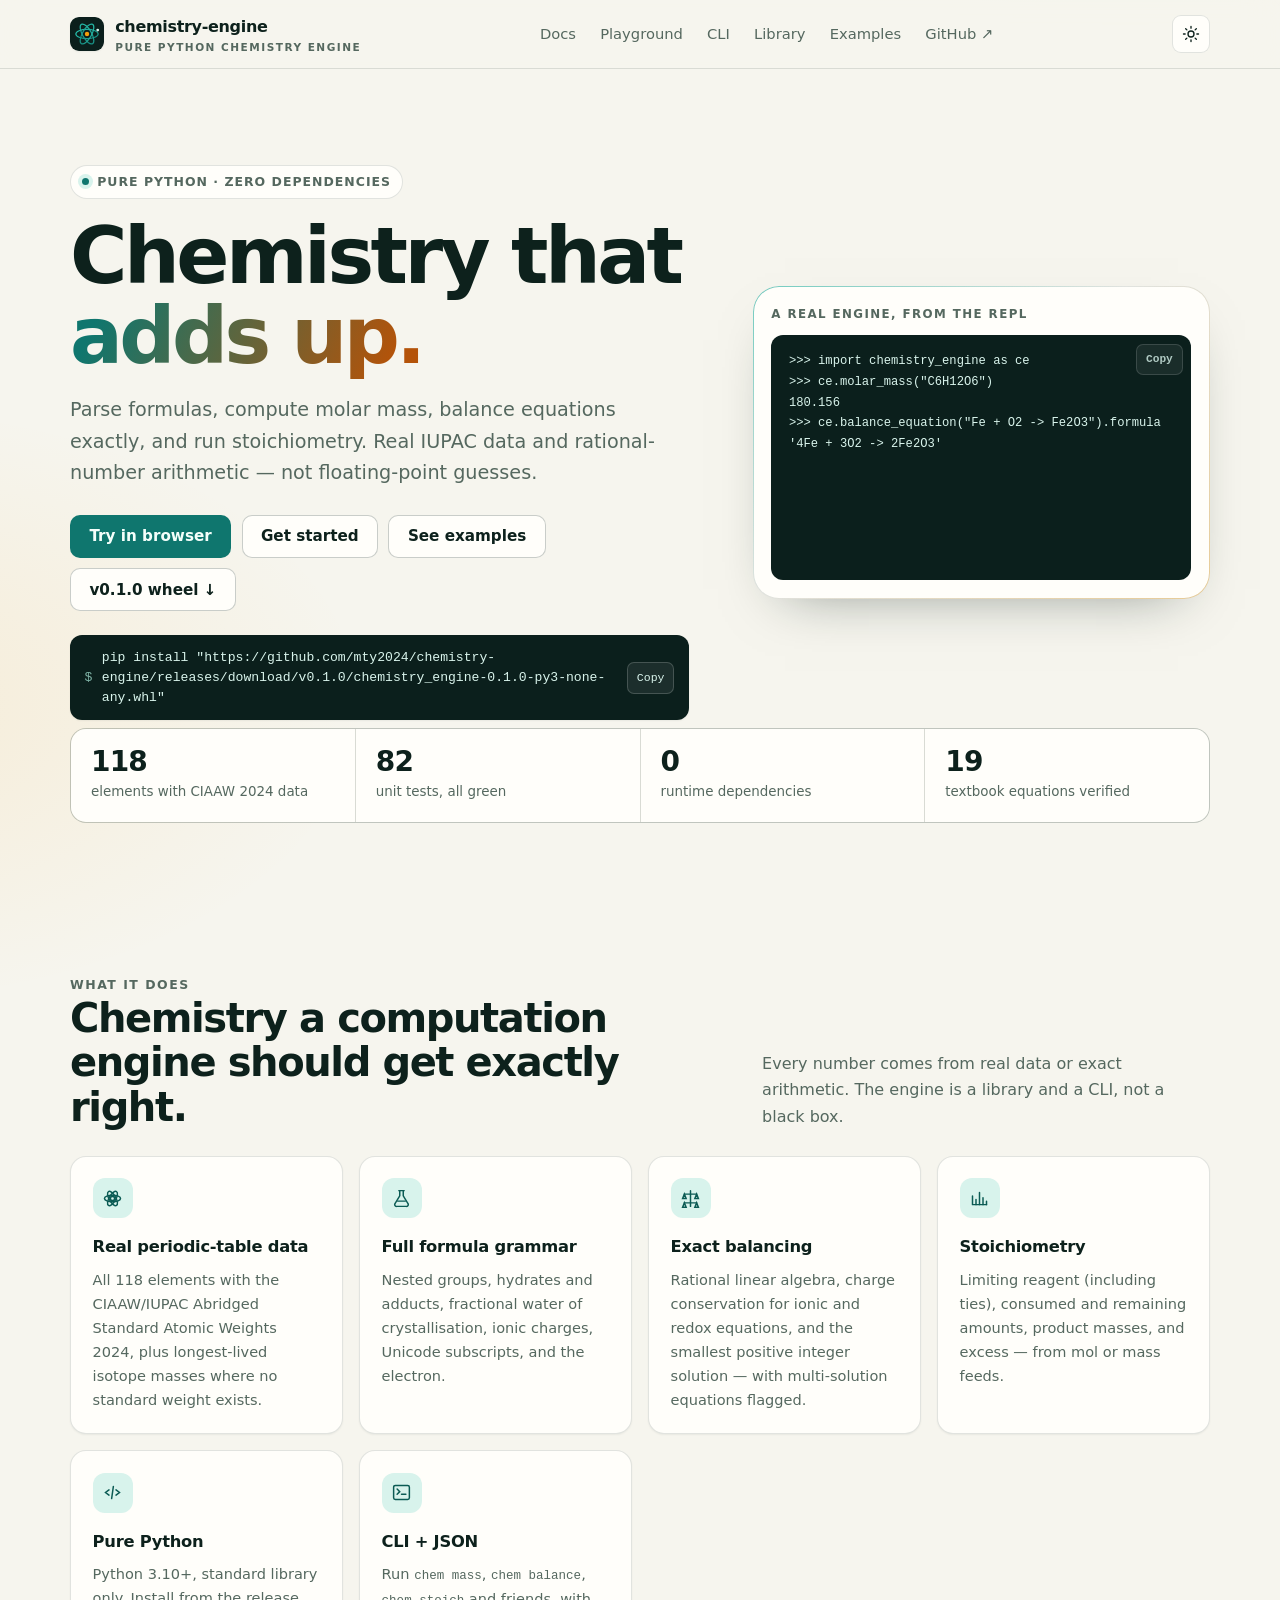
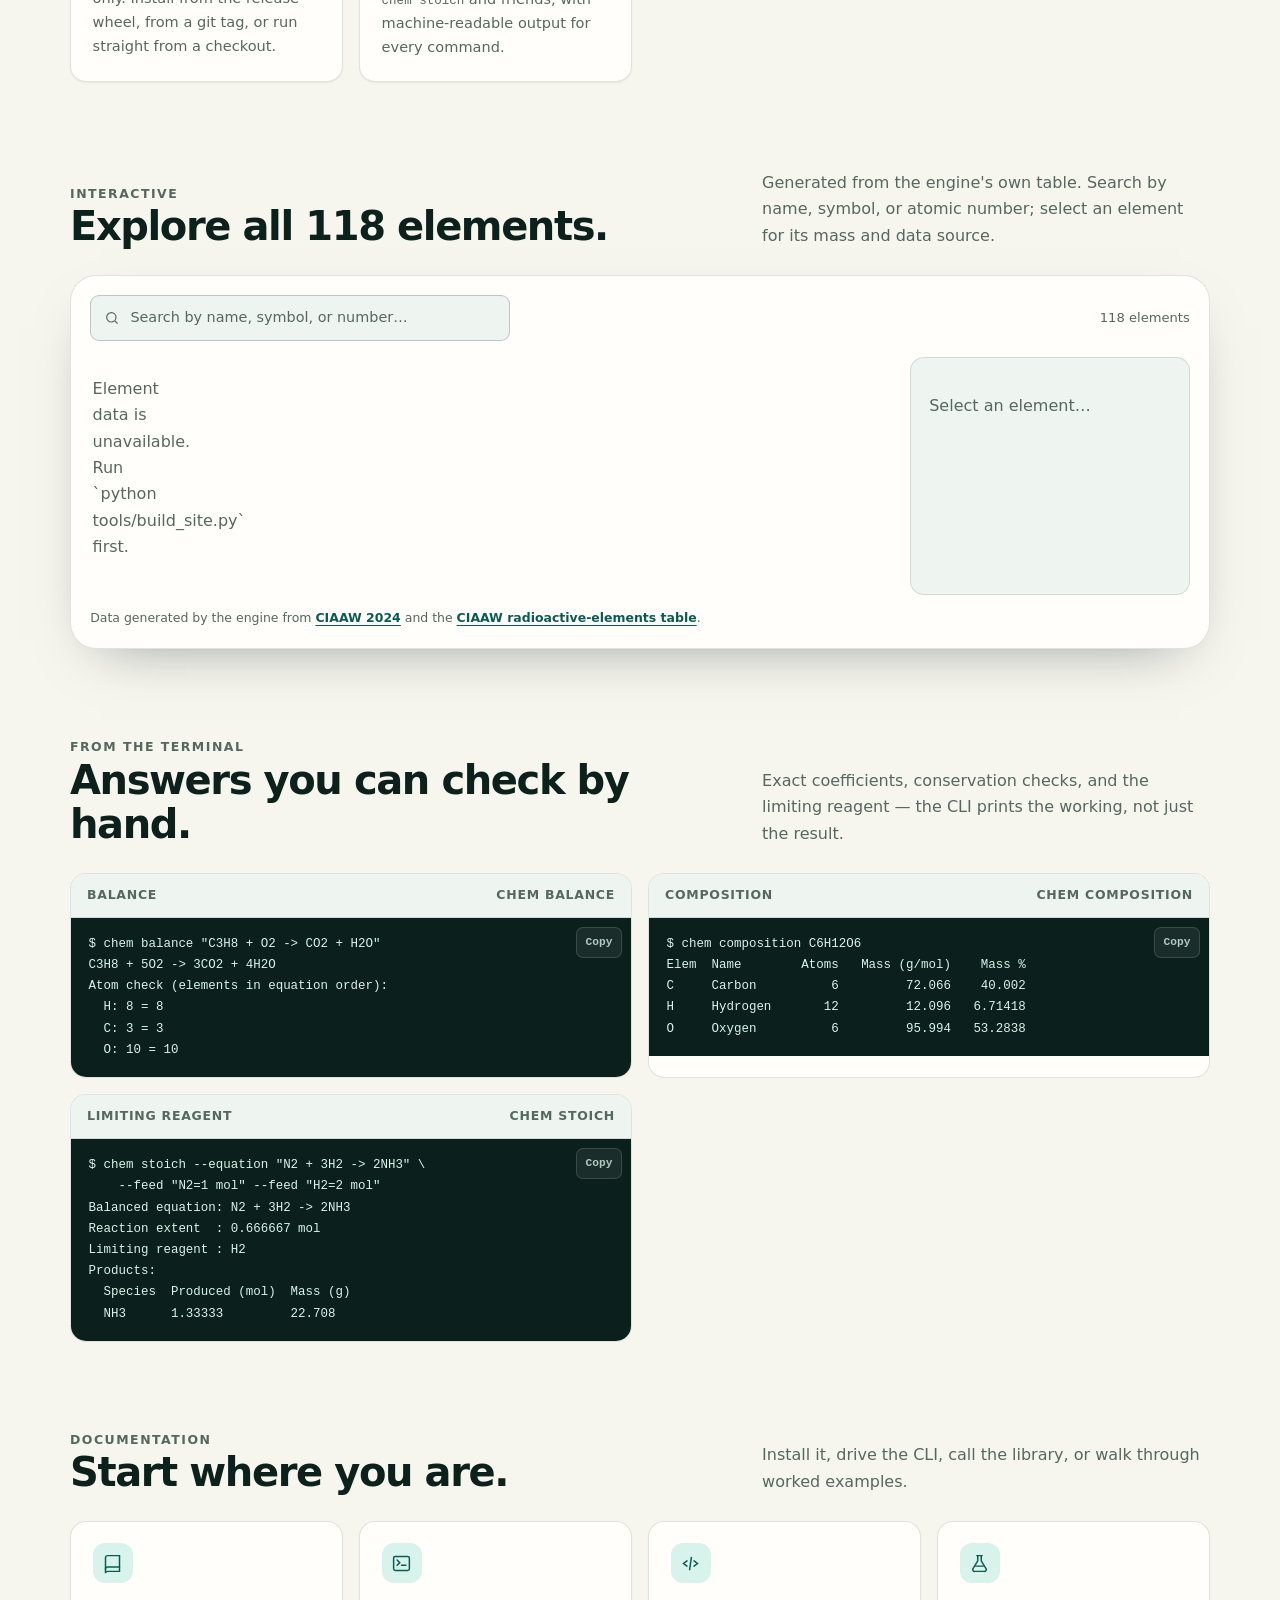
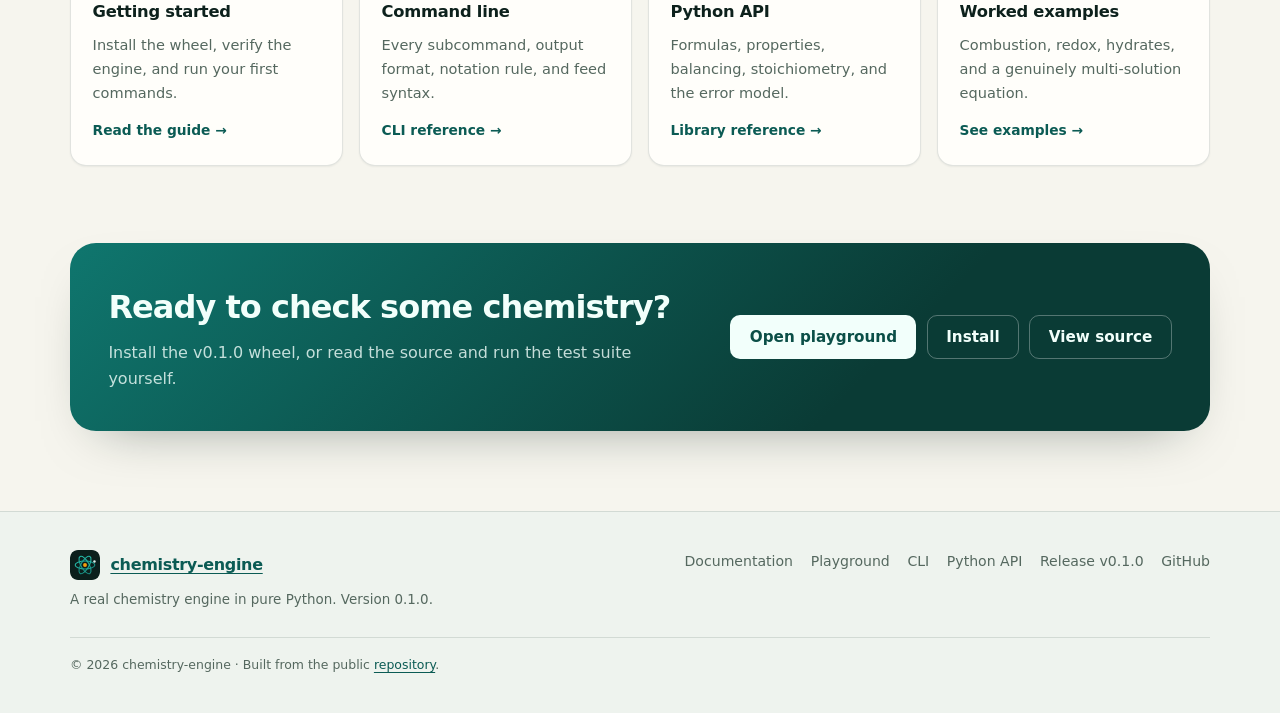
==== commit 95297c51: "feat: run the chemistry engine in the browser - add /playground.html with molar mass, composition, b" ====
--- a/site/index.html
+++ b/site/index.html
@@ -33,6 +33,7 @@
       </a>
       <nav class="nav" id="primary-nav" data-nav aria-label="Primary">
         <a href="docs/index.html">Docs</a>
+        <a href="playground.html">Playground</a>
         <a href="docs/cli.html">CLI</a>
         <a href="docs/library.html">Library</a>
         <a href="docs/examples.html">Examples</a>
@@ -67,7 +68,8 @@
               floating-point guesses.
             </p>
             <div class="hero-actions">
-              <a class="btn btn-primary" href="docs/index.html">Get started</a>
+              <a class="btn btn-primary" href="playground.html">Try in browser</a>
+              <a class="btn btn-ghost" href="docs/index.html">Get started</a>
               <a class="btn btn-ghost" href="docs/examples.html">See examples</a>
               <a class="btn btn-ghost" href="https://github.com/mty2024/chemistry-engine/releases/tag/v0.1.0" rel="noopener">v0.1.0 wheel ↓</a>
             </div>
@@ -279,7 +281,8 @@
             <p>Install the v0.1.0 wheel, or read the source and run the test suite yourself.</p>
           </div>
           <div class="hero-actions" style="margin-top:0">
-            <a class="btn btn-primary" href="docs/index.html">Install</a>
+            <a class="btn btn-primary" href="playground.html">Open playground</a>
+            <a class="btn btn-ghost" href="docs/index.html">Install</a>
             <a class="btn btn-ghost" href="https://github.com/mty2024/chemistry-engine" rel="noopener">View source</a>
           </div>
         </div>
@@ -299,6 +302,7 @@
         </div>
         <ul class="footer-links">
           <li><a href="docs/index.html">Documentation</a></li>
+          <li><a href="playground.html">Playground</a></li>
           <li><a href="docs/cli.html">CLI</a></li>
           <li><a href="docs/library.html">Python API</a></li>
           <li><a href="https://github.com/mty2024/chemistry-engine/releases/tag/v0.1.0" rel="noopener">Release v0.1.0</a></li>
--- a/site/assets/styles.css
+++ b/site/assets/styles.css
@@ -1346,3 +1346,289 @@
     margin-top: 1rem;
   }
 }
+/* ---------- playground ---------- */
+.engine-banner {
+  display: flex;
+  align-items: center;
+  gap: 0.65rem;
+  margin-top: 1.2rem;
+  padding: 0.7rem 0.9rem;
+  max-width: 820px;
+  border: 1px solid var(--line);
+  border-radius: 10px;
+  background: var(--surface);
+  color: var(--muted);
+  font-size: 0.85rem;
+}
+
+.engine-dot {
+  flex: none;
+  width: 9px;
+  height: 9px;
+  border-radius: 50%;
+  background: var(--muted);
+}
+
+.engine-banner[data-state="loading"] .engine-dot {
+  background: var(--accent);
+  animation: enginePulse 1.1s ease-in-out infinite;
+}
+
+.engine-banner[data-state="ready"] .engine-dot {
+  background: var(--brand);
+}
+
+.engine-banner[data-state="error"] .engine-dot {
+  background: #dc2626;
+}
+
+@keyframes enginePulse {
+  50% {
+    opacity: 0.35;
+    transform: scale(0.8);
+  }
+}
+
+.playground {
+  display: grid;
+  grid-template-columns: minmax(0, 0.95fr) minmax(0, 1.05fr);
+  gap: 1rem;
+  align-items: start;
+}
+
+.playground-panel {
+  padding: 1.1rem;
+  border: 1px solid var(--line);
+  border-radius: var(--radius-lg);
+  background: var(--surface);
+  box-shadow: var(--shadow);
+}
+
+.op-tabs {
+  display: flex;
+  flex-wrap: wrap;
+  gap: 0.35rem;
+  margin-bottom: 1.1rem;
+}
+
+.op-tabs button {
+  padding: 0.45rem 0.7rem;
+  border: 1px solid var(--line);
+  border-radius: 8px;
+  background: var(--surface-2);
+  color: var(--muted);
+  font-size: 0.82rem;
+  font-weight: 600;
+  cursor: pointer;
+  transition: background 0.15s ease, border-color 0.15s ease, color 0.15s ease;
+}
+
+.op-tabs button:hover {
+  border-color: var(--brand);
+  color: var(--ink);
+}
+
+.op-tabs button[aria-selected="true"] {
+  border-color: var(--brand);
+  background: var(--brand);
+  color: #f4fffb;
+}
+
+[data-theme="dark"] .op-tabs button[aria-selected="true"] {
+  color: #032521;
+}
+
+.field {
+  display: grid;
+  gap: 0.35rem;
+  margin-bottom: 0.9rem;
+}
+
+.field label,
+.field-label {
+  color: var(--muted);
+  font-size: 0.74rem;
+  font-weight: 700;
+  letter-spacing: 0.08em;
+  text-transform: uppercase;
+}
+
+.field input,
+.field textarea,
+.field select {
+  width: 100%;
+  padding: 0.62rem 0.7rem;
+  border: 1px solid var(--line-strong);
+  border-radius: 9px;
+  background: var(--surface-2);
+  color: var(--ink);
+  font: inherit;
+  font-size: 0.9rem;
+}
+
+.field textarea {
+  min-height: 4.4rem;
+  resize: vertical;
+  font-family: var(--font-mono);
+  font-size: 0.84rem;
+  line-height: 1.55;
+}
+
+.field input:focus,
+.field textarea:focus,
+.field select:focus {
+  border-color: var(--brand);
+  outline: none;
+  box-shadow: 0 0 0 3px color-mix(in srgb, var(--brand) 22%, transparent);
+}
+
+.feed-row {
+  display: grid;
+  grid-template-columns: 1.35fr 0.9fr 0.85fr auto;
+  gap: 0.3rem;
+  margin-bottom: 0.35rem;
+}
+
+.feed-row input,
+.feed-row select {
+  width: 100%;
+  padding: 0.5rem 0.55rem;
+  border: 1px solid var(--line-strong);
+  border-radius: 8px;
+  background: var(--surface-2);
+  color: var(--ink);
+  font: inherit;
+  font-size: 0.82rem;
+}
+
+.feed-remove {
+  width: 2rem;
+  border: 1px solid var(--line);
+  border-radius: 8px;
+  background: var(--surface-2);
+  color: var(--muted);
+  font-size: 1rem;
+  line-height: 1;
+  cursor: pointer;
+}
+
+.feed-remove:hover {
+  border-color: #dc2626;
+  color: #dc2626;
+}
+
+.feed-add {
+  margin-top: 0.1rem;
+  padding: 0.42rem 0.65rem;
+  border: 1px dashed var(--line-strong);
+  border-radius: 8px;
+  background: transparent;
+  color: var(--muted);
+  font-size: 0.8rem;
+  font-weight: 600;
+  cursor: pointer;
+}
+
+.feed-add:hover {
+  border-color: var(--brand);
+  color: var(--brand-strong);
+}
+
+.playground-actions {
+  display: flex;
+  flex-wrap: wrap;
+  gap: 0.5rem;
+  margin-top: 1rem;
+}
+
+.playground-hint {
+  margin: 0.35rem 0 0;
+  color: var(--muted);
+  font-size: 0.8rem;
+}
+
+.playground-hint code {
+  font-size: 0.85em;
+}
+
+.playground-output {
+  display: flex;
+  flex-direction: column;
+  min-height: 440px;
+  overflow: hidden;
+  border: 1px solid var(--line);
+  border-radius: var(--radius-lg);
+  background: var(--code-bg);
+  box-shadow: var(--shadow);
+}
+
+.output-head {
+  display: flex;
+  align-items: center;
+  justify-content: space-between;
+  gap: 1rem;
+  padding: 0.65rem 0.9rem;
+  border-bottom: 1px solid rgba(255, 255, 255, 0.12);
+  color: var(--code-muted);
+  font-size: 0.72rem;
+  font-weight: 700;
+  letter-spacing: 0.1em;
+  text-transform: uppercase;
+}
+
+.output-head .copy-inline {
+  margin: 0;
+  padding: 0.3rem 0.55rem;
+  border: 1px solid rgba(255, 255, 255, 0.18);
+  border-radius: 7px;
+  background: rgba(255, 255, 255, 0.08);
+  color: var(--code-ink);
+  font-size: 0.7rem;
+  font-weight: 600;
+  cursor: pointer;
+}
+
+.output-head .copy-inline:hover {
+  background: rgba(255, 255, 255, 0.16);
+}
+
+.playground-output pre {
+  flex: 1;
+  min-height: 380px;
+  margin: 0;
+  padding: 1rem;
+  border-radius: 0;
+  background: transparent;
+  font-size: 0.8rem;
+  line-height: 1.65;
+  white-space: pre;
+}
+
+.playground-panel input:disabled,
+.playground-panel textarea:disabled,
+.playground-panel select:disabled,
+.playground-panel button:disabled {
+  opacity: 0.55;
+  cursor: wait;
+}
+
+@media (max-width: 960px) {
+  .playground {
+    grid-template-columns: 1fr;
+  }
+  .playground-output {
+    min-height: 340px;
+  }
+  .playground-output pre {
+    min-height: 280px;
+  }
+}
+
+@media (max-width: 560px) {
+  .feed-row {
+    grid-template-columns: 1fr 1fr auto;
+  }
+  .feed-row [data-feed-unit] {
+    grid-column: 1 / 2;
+  }
+}
